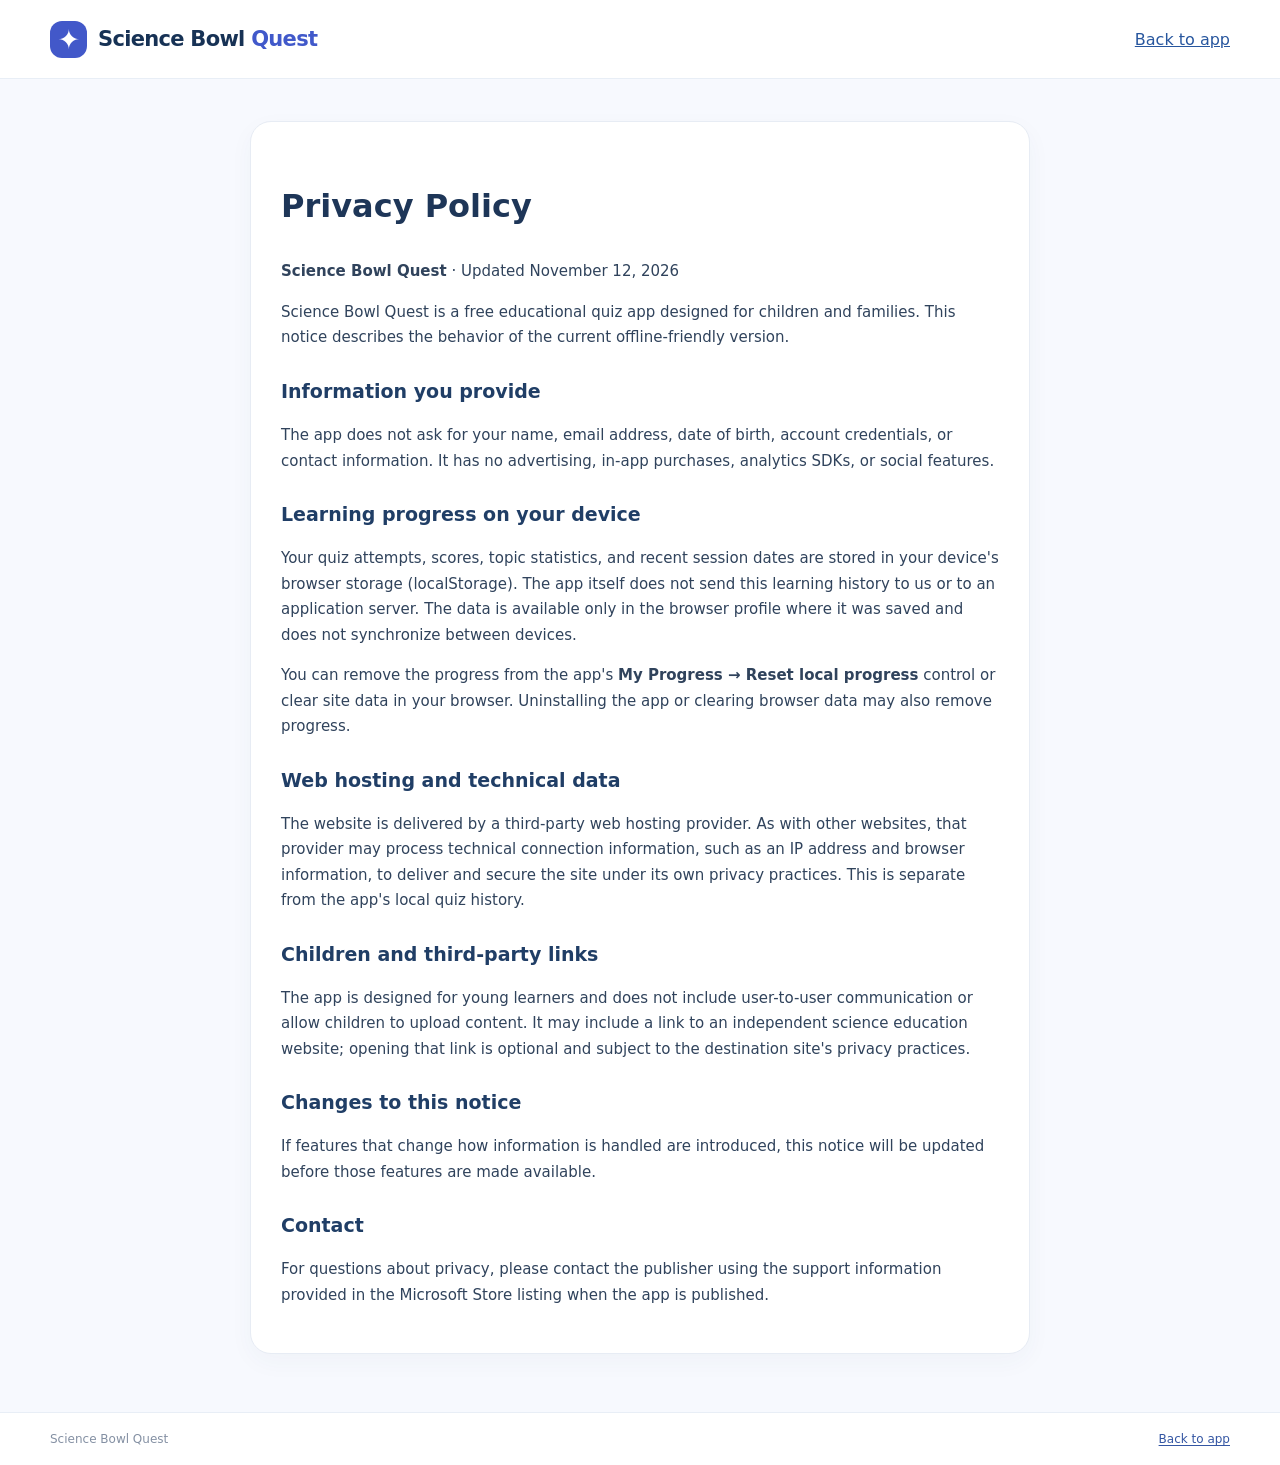
==== privacy.html @ 67e31712 "Add files via upload" ====
<!doctype html>
<html lang="en">
<head>
  <meta charset="utf-8">
  <meta name="viewport" content="width=device-width, initial-scale=1">
  <meta name="color-scheme" content="light">
  <title>Privacy Policy — Science Bowl Quest</title>
  <link rel="icon" href="./icons/icon-192.svg" type="image/svg+xml">
  <link rel="stylesheet" href="./styles.css">
</head>
<body>
  <div class="app-shell">
    <header class="topbar"><a href="./index.html" class="brand" style="text-decoration:none"><span class="brand-icon" aria-hidden="true">✦</span><span>Science Bowl <strong>Quest</strong></span></a><nav><a href="./index.html">Back to app</a></nav></header>
    <main><article class="privacy-main surface" style="padding:30px">
      <h1>Privacy Policy</h1>
      <p><strong>Science Bowl Quest</strong> · Updated November 12, 2026</p>
      <p>Science Bowl Quest is a free educational quiz app designed for children and families. This notice describes the behavior of the current offline-friendly version.</p>
      <h2>Information you provide</h2>
      <p>The app does not ask for your name, email address, date of birth, account credentials, or contact information. It has no advertising, in-app purchases, analytics SDKs, or social features.</p>
      <h2>Learning progress on your device</h2>
      <p>Your quiz attempts, scores, topic statistics, and recent session dates are stored in your device's browser storage (localStorage). The app itself does not send this learning history to us or to an application server. The data is available only in the browser profile where it was saved and does not synchronize between devices.</p>
      <p>You can remove the progress from the app's <strong>My Progress → Reset local progress</strong> control or clear site data in your browser. Uninstalling the app or clearing browser data may also remove progress.</p>
      <h2>Web hosting and technical data</h2>
      <p>The website is delivered by a third-party web hosting provider. As with other websites, that provider may process technical connection information, such as an IP address and browser information, to deliver and secure the site under its own privacy practices. This is separate from the app's local quiz history.</p>
      <h2>Children and third-party links</h2>
      <p>The app is designed for young learners and does not include user-to-user communication or allow children to upload content. It may include a link to an independent science education website; opening that link is optional and subject to the destination site's privacy practices.</p>
      <h2>Changes to this notice</h2>
      <p>If features that change how information is handled are introduced, this notice will be updated before those features are made available.</p>
      <h2>Contact</h2>
      <p>For questions about privacy, please contact the publisher using the support information provided in the Microsoft Store listing when the app is published.</p>
    </article></main>
    <footer class="footer"><span>Science Bowl Quest</span><span><a href="./index.html">Back to app</a></span></footer>
  </div>
</body>
</html>
---- styles.css ----
:root {font-family: Inter, ui-sans-serif, system-ui, -apple-system, BlinkMacSystemFont, 'Segoe UI', sans-serif;color:#1b3152;background:#f7f9fe;font-synthesis:none;}
* {box-sizing:border-box} body {margin:0;min-width:320px;} button {font:inherit;cursor:pointer} button:focus-visible{outline:3px solid #6ba9ec;outline-offset:3px} a{color:#27569e} strong{font-weight:800} .app-shell{min-height:100vh;display:flex;flex-direction:column}.topbar{height:79px;padding:0 max(28px,calc((100vw - 1180px)/2));display:flex;align-items:center;justify-content:space-between;background:white;border-bottom:1px solid #e8eef6;gap:18px}.brand{display:flex;align-items:center;gap:11px;background:none;border:0;color:#173255;font-size:21px;font-weight:650;padding:0;letter-spacing:-.7px}.brand strong{color:#4159ca}.brand-icon{display:inline-flex;width:37px;height:37px;align-items:center;justify-content:center;background:#4258c9;color:white;border-radius:12px;font-size:27px}nav{display:flex;gap:8px}.nav-button{padding:11px 17px;background:transparent;border:0;color:#60708a;font-size:14px;font-weight:650;border-radius:12px}.nav-button.active,.nav-button:hover{color:#2e4cb0;background:#eef2ff} main{width:min(1150px,calc(100% - 44px));margin:0 auto;flex:1;padding:42px 0 58px}.footer{background:white;border-top:1px solid #e8eef6;padding:19px max(28px,calc((100vw - 1180px)/2));color:#8490a3;font-size:12px;display:flex;justify-content:space-between;gap:15px}.home-hero{background:#192e51;border-radius:26px;position:relative;overflow:hidden;display:grid;grid-template-columns:1.3fr .7fr;color:white;min-height:294px;padding:42px 50px}.eyebrow{font-size:12px;text-transform:uppercase;letter-spacing:2.2px;font-weight:800;color:#88d9bd}.home-hero h1{font-size:clamp(36px,4vw,56px);line-height:1.07;letter-spacing:-1.7px;margin:14px 0}.home-hero p{font-size:16px;line-height:1.6;color:#d5e2f4;max-width:440px;margin:0 0 24px}.hero-deco{position:relative;display:flex;align-items:center;justify-content:center}.hero-orbit{width:205px;height:205px;border:2px solid #365276;border-radius:50%;display:flex;align-items:center;justify-content:center;transform:rotate(-16deg);box-shadow:0 0 0 35px #213b60,0 0 0 37px #365276}.hero-planet{font-size:106px;filter:drop-shadow(0 12px 16px #11223d)}.hero-star{font-size:27px;position:absolute;color:#ffcf68}.star-a{left:14%;top:15%}.star-b{right:9%;bottom:13%}.section-heading{display:flex;justify-content:space-between;align-items:end;gap:15px;margin:34px 0 17px}.section-heading h2{font-size:23px;letter-spacing:-.7px;margin:0}.section-heading p{color:#7a889d;font-size:14px;margin:5px 0 0}.tag{color:#4159ba;font-size:12px;font-weight:750;background:#e9edff;border-radius:8px;padding:7px 10px}.categories{display:grid;grid-template-columns:repeat(5,minmax(0,1fr));gap:14px}.cat-card{border:1px solid #e7ecf5;background:white;border-radius:19px;padding:20px 14px;text-align:left;box-shadow:0 6px 18px #26456a08;min-height:155px;transition:transform .15s,box-shadow .15s}.cat-card:hover{transform:translateY(-3px);box-shadow:0 13px 26px #26456a17}.cat-icon{display:flex;align-items:center;justify-content:center;width:51px;height:51px;border-radius:15px;font-size:26px;margin-bottom:13px}.cat-card h3{font-size:15px;margin:0 0 5px}.cat-card p{font-size:12px;margin:0;color:#8a96a9}.cat-life .cat-icon{background:#e1f7ec}.cat-earth .cat-icon{background:#e9f2ff}.cat-physical .cat-icon{background:#fff0df}.cat-energy .cat-icon{background:#fff7d6}.cat-math .cat-icon{background:#f2eaff}.primary-btn,.secondary-btn,.ghost-btn{border:0;border-radius:13px;padding:13px 20px;font-weight:800;font-size:14px}.primary-btn{background:#f9cc70;color:#20314b}.primary-btn:hover{background:#ffdc98}.secondary-btn{background:#425ac4;color:white}.secondary-btn:hover{background:#3449a6}.ghost-btn{background:#eef2ff;color:#3751b5}.ghost-btn:hover{background:#e1e7ff}.primary-btn:disabled,.secondary-btn:disabled{opacity:.5;cursor:not-allowed}.feature-row{display:grid;grid-template-columns:1fr 1fr;gap:18px}.feature{background:white;border:1px solid #e8edf4;border-radius:19px;padding:26px;display:flex;align-items:center;justify-content:space-between;gap:15px}.feature h3{margin:0 0 6px;font-size:18px}.feature p{margin:0;color:#73839a;line-height:1.5;font-size:13px}.feature .emoji{font-size:44px}.mini-stats{display:flex;gap:20px;font-size:13px;color:#b6c7e5;margin-top:24px}.mini-stats b{color:white;font-size:18px}.quiz-layout{display:grid;grid-template-columns:minmax(0,1fr) 275px;gap:22px;align-items:start}.quiz-main,.quiz-sidebar,.surface{background:#fff;border:1px solid #e7ecf4;border-radius:21px;box-shadow:0 8px 25px #2741660a}.quiz-main{padding:34px}.quiz-sidebar{padding:25px}.back-btn{background:transparent;border:0;color:#5d729a;padding:0;font-weight:750;font-size:13px;margin-bottom:24px}.quiz-header{display:flex;align-items:center;justify-content:space-between;gap:12px}.quiz-index{color:#546c93;font-weight:800;font-size:13px}.timer{background:#edf4ff;color:#3e549d;border-radius:10px;padding:8px 12px;font-size:14px;font-variant-numeric:tabular-nums;font-weight:800}.timer.urgent{background:#fff1ef;color:#ba423e}.progress-track{height:8px;background:#edf1f8;border-radius:20px;overflow:hidden;margin:17px 0 29px}.progress-fill{height:100%;background:#66cba9;border-radius:20px;transition:width .15s}.question-topic{color:#3b59bf;text-transform:uppercase;font-size:12px;letter-spacing:1px;font-weight:800}.question-text{margin:15px 0 26px;font-weight:800;font-size:clamp(22px,2.5vw,28px);letter-spacing:-.5px;line-height:1.35}.answers{display:grid;gap:11px}.answer{border:2px solid #e7ecf5;background:#fff;text-align:left;border-radius:14px;padding:15px 17px;display:flex;gap:14px;align-items:center;font-size:15px;color:#273955;transition:border-color .1s,background .1s}.answer:hover:not(:disabled){border-color:#9baef1;background:#f8faff}.answer:disabled{cursor:default}.answer-letter{width:29px;height:29px;border-radius:9px;display:flex;align-items:center;justify-content:center;background:#f1f4fa;color:#677993;font-size:13px;font-weight:850;flex-shrink:0}.answer.correct{border-color:#5ac89c;background:#eefbf4}.answer.correct .answer-letter{background:#53c495;color:white}.answer.incorrect{border-color:#f19b93;background:#fff4f2}.answer.incorrect .answer-letter{background:#ed8a80;color:white}.feedback{margin-top:22px;border-radius:15px;padding:19px;background:#edf9f3;border:1px solid #cbeedb}.feedback.wrong{background:#fff6ed;border-color:#ffe2b8}.feedback h3{margin:0 0 7px;font-size:16px}.feedback p{margin:0;line-height:1.6;color:#50627a;font-size:14px}.quiz-actions{display:flex;justify-content:flex-end;margin-top:23px}.aside-heading{font-weight:800;font-size:16px;margin-bottom:18px}.aside-number{font-size:34px;font-weight:900;letter-spacing:-1px}.aside-subtext{font-size:12px;color:#8490a3}.aside-row{display:flex;justify-content:space-between;border-top:1px solid #eef1f6;padding:17px 0;font-size:14px;color:#7d8ba0}.aside-row b{color:#294262}.aside-note{background:#f5f7fd;color:#6a7d99;border-radius:13px;padding:13px;font-size:12px;line-height:1.6;margin-top:11px}.panel-page{max-width:920px;margin:0 auto}.panel-page h1{font-size:34px;letter-spacing:-1.2px;margin:0 0 7px}.panel-page .intro{color:#75859b;line-height:1.6;margin:0 0 25px}.stats-grid{display:grid;grid-template-columns:repeat(3,1fr);gap:16px}.stat-card{background:white;border:1px solid #e7ecf4;padding:23px;border-radius:18px}.stat-card b{display:block;font-size:31px;letter-spacing:-1px;margin:6px 0}.stat-card span{font-size:12px;color:#8090a5}.topic-progress{background:white;border:1px solid #e7ecf4;border-radius:20px;padding:26px;margin-top:21px}.topic-progress h2{font-size:20px;margin:0 0 20px}.topic-bar{display:grid;grid-template-columns:155px 1fr 90px;gap:14px;align-items:center;margin:18px 0;font-size:13px}.topic-bar b{text-align:right;color:#657895;font-size:12px}.track{height:10px;background:#edf1f8;border-radius:15px;overflow:hidden}.track-fill{height:100%;background:#6c8fe9;border-radius:15px}.center{text-align:center}.result-hero{font-size:64px;margin:9px 0 12px}.result-score{font-size:52px;font-weight:900;letter-spacing:-2px;margin:9px 0}.result-score span{color:#8290a6;font-size:25px}.result-sub{color:#7788a0;line-height:1.5}.result-actions{display:flex;gap:13px;justify-content:center;margin:23px 0}.review-list{margin:24px auto 0;max-width:700px;text-align:left}.review{padding:16px 0;border-top:1px solid #e9edf3}.review h4{margin:0 0 7px;font-size:14px}.review p{margin:0;color:#718199;font-size:13px;line-height:1.5}.about-card{padding:28px 33px;line-height:1.7;color:#5b6d86}.about-card p:first-child{margin-top:0}.about-card h2{color:#203e66}.small-note{font-size:12px;color:#8796a8}.danger-btn{border:1px solid #f2c4c2;color:#ae4745;background:#fff8f8;border-radius:10px;padding:10px 14px;font-weight:800;margin-top:15px}.pill{display:inline-block;background:#edf2ff;color:#3650a7;padding:6px 10px;border-radius:10px;font-weight:750;font-size:12px}.muted{color:#7f8fa7}.empty-state{text-align:center;color:#7b8ba3;padding:32px;border:1px dashed #d7e0ed;border-radius:14px}.noscript{padding:30px;color:#be3d3d}
@media(max-width:850px){.categories{grid-template-columns:repeat(3,minmax(0,1fr))}.quiz-layout{grid-template-columns:1fr}.quiz-sidebar{display:grid;grid-template-columns:repeat(3,1fr);gap:15px}.aside-heading,.aside-note{grid-column:1/-1}.aside-row{border:0}.home-hero{padding:34px;grid-template-columns:1fr .45fr}.hero-orbit{width:145px;height:145px}.hero-planet{font-size:78px}}
@media(max-width:600px){.topbar{height:auto;flex-direction:column;padding:16px 12px;gap:11px}.brand{font-size:19px}nav{width:100%;justify-content:center}.nav-button{padding:8px 11px;font-size:13px}main{width:calc(100% - 26px);padding:18px 0 35px}.home-hero{grid-template-columns:1fr;min-height:0;padding:28px}.home-hero h1{font-size:36px}.hero-deco{display:none}.categories{grid-template-columns:repeat(2,minmax(0,1fr));gap:10px}.cat-card{min-height:142px}.feature-row{grid-template-columns:1fr}.quiz-main{padding:22px 17px}.quiz-sidebar{grid-template-columns:repeat(2,1fr);padding:20px}.aside-heading,.aside-note{grid-column:1/-1}.quiz-sidebar .aside-row:last-of-type{display:none}.stats-grid{gap:9px}.stat-card{padding:15px}.stat-card b{font-size:24px}.topic-bar{grid-template-columns:103px 1fr 67px;gap:8px}.footer{display:block;text-align:center;line-height:1.8;padding:13px}.footer span{display:block}.result-actions{flex-wrap:wrap}}

.footer a {color:#3456a3;text-underline-offset:2px}.footer a:focus-visible {outline:3px solid #6ba9ec;outline-offset:3px}
.privacy-main{max-width:780px;margin:0 auto;line-height:1.7;color:#30435c}.privacy-main h1{font-size:32px;color:#1e3658}.privacy-main h2{font-size:19px;margin-top:24px;color:#203e66}.privacy-main p,.privacy-main li{font-size:15px}
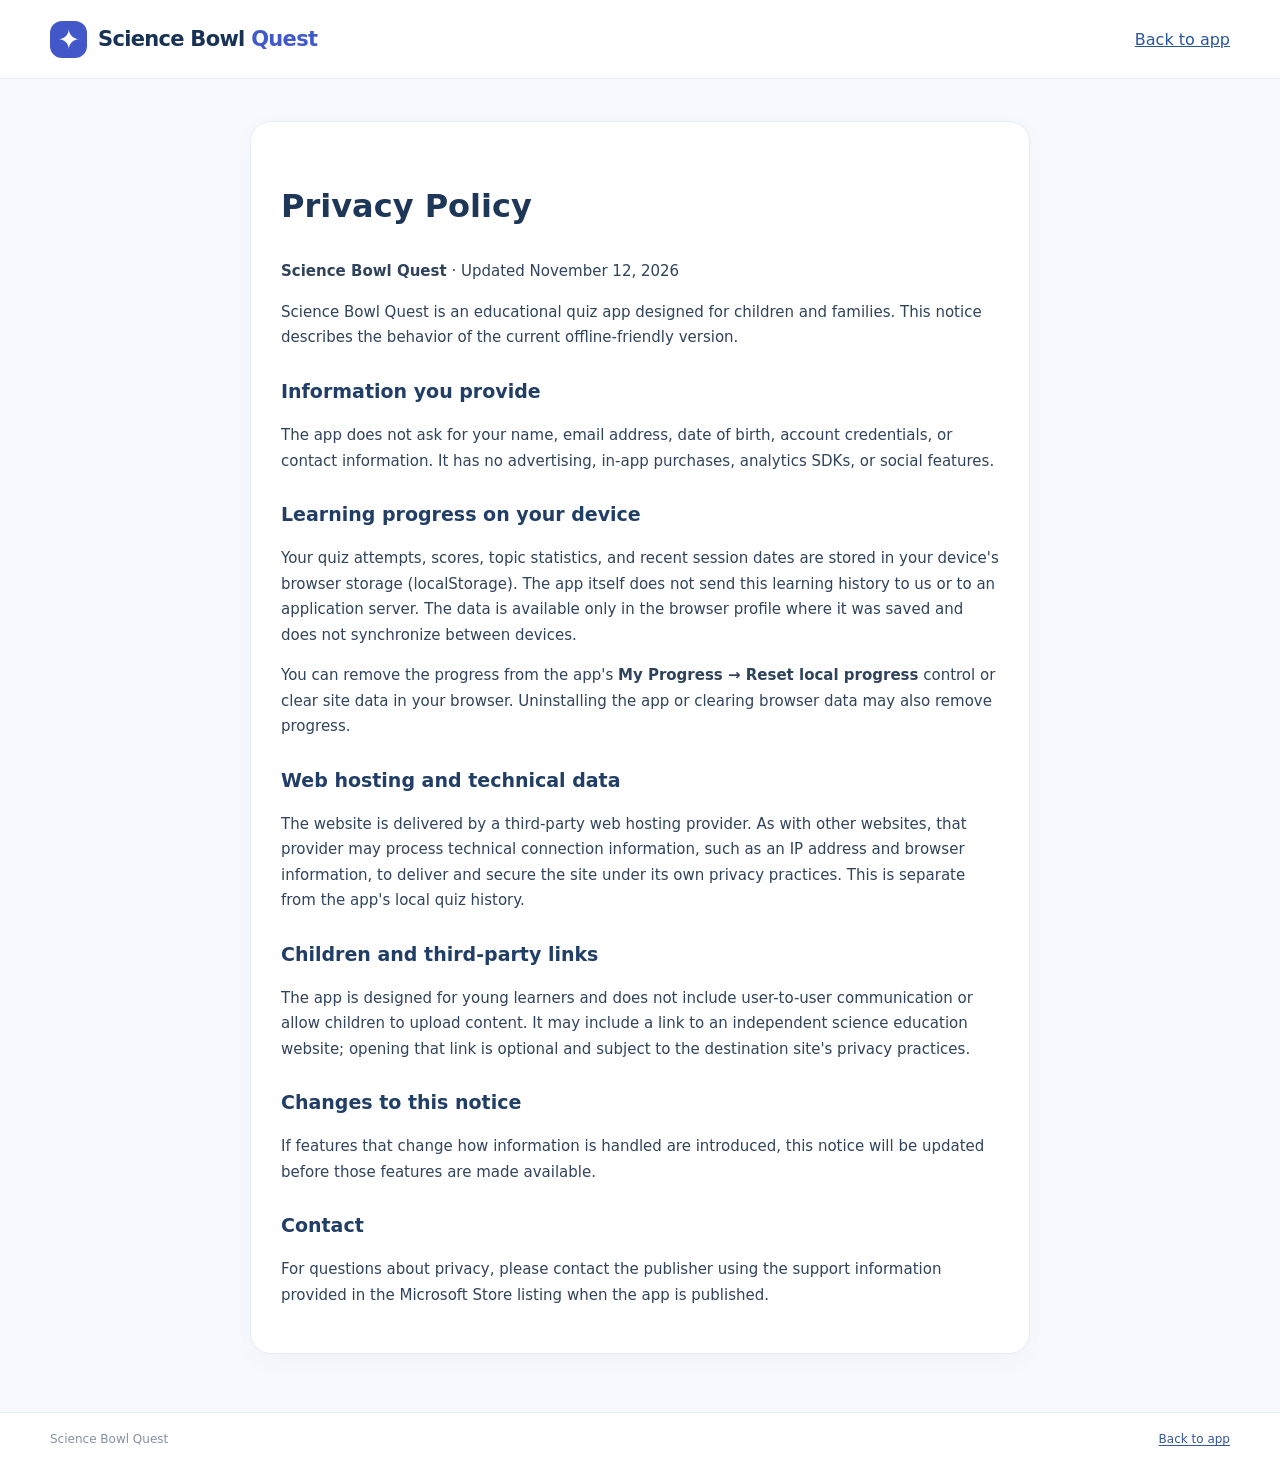
==== commit 5a1704b4: "Add files via upload" ====
--- a/privacy.html
+++ b/privacy.html
@@ -14,7 +14,7 @@
     <main><article class="privacy-main surface" style="padding:30px">
       <h1>Privacy Policy</h1>
       <p><strong>Science Bowl Quest</strong> · Updated November 12, 2026</p>
-      <p>Science Bowl Quest is a free educational quiz app designed for children and families. This notice describes the behavior of the current offline-friendly version.</p>
+      <p>Science Bowl Quest is an educational quiz app designed for children and families. This notice describes the behavior of the current offline-friendly version.</p>
       <h2>Information you provide</h2>
       <p>The app does not ask for your name, email address, date of birth, account credentials, or contact information. It has no advertising, in-app purchases, analytics SDKs, or social features.</p>
       <h2>Learning progress on your device</h2>
